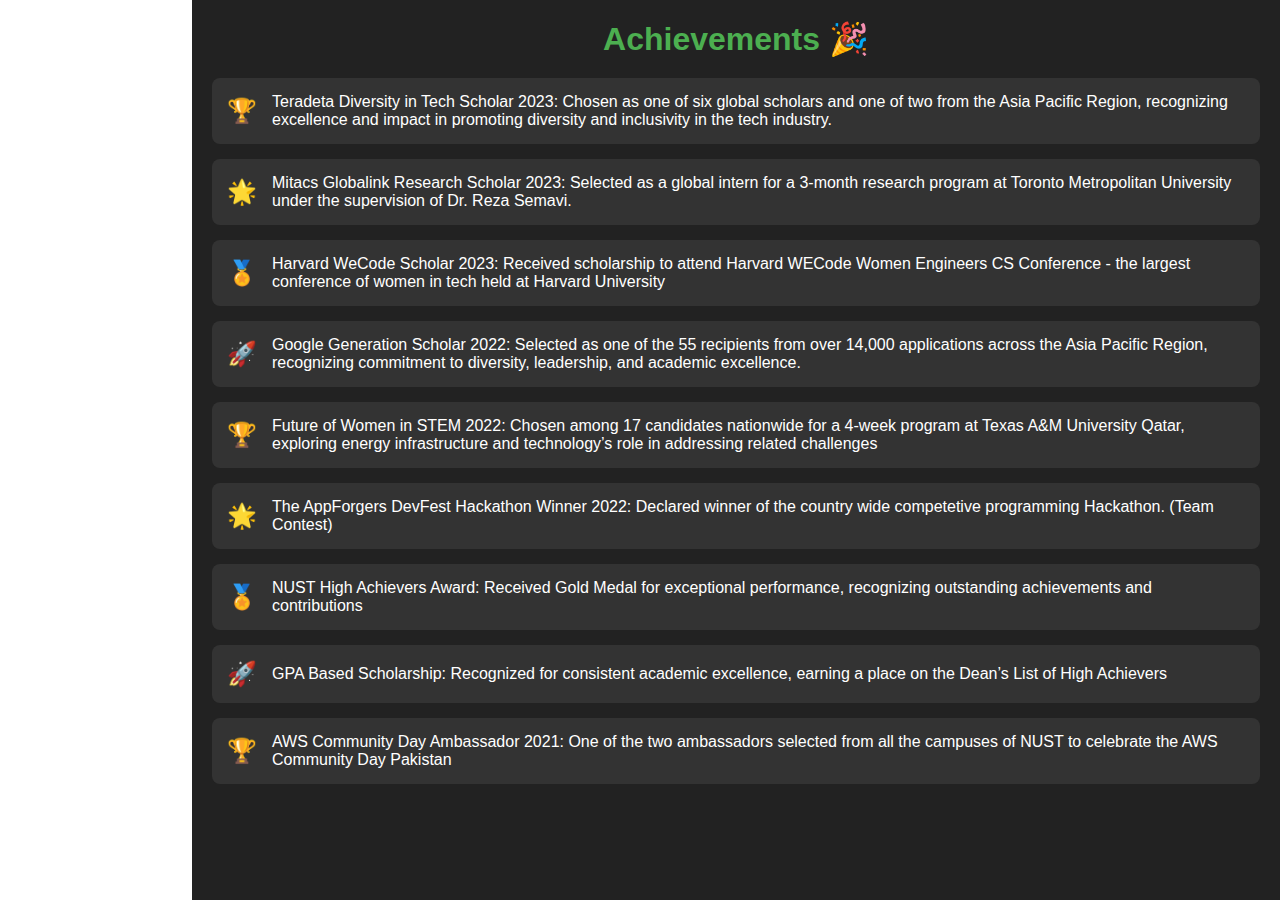
==== achievements.html @ 53f45e66 "Add files via upload" ====
<!DOCTYPE html>
<html lang="en">
<head>
    <meta charset="UTF-8">
    <meta name="viewport" content="width=device-width, initial-scale=1.0">
    <title>Kanwal Mehreen - Achievements</title>
    <link rel="stylesheet" href="styles.css"> <!-- Link to your CSS file -->
    <style>

/* Additional styles for achievements */
.achievements-heading {
    font-size: 32px;
    color: #4CAF50;
    text-align: center;
    margin-bottom: 20px;
}

.achievements {
    color: #fff; /* White text color */
    margin-top: 20px;
}

.achievements p {
    margin: 15px 0;
    padding: 15px;
    background-color: #333;
    border-radius: 8px;
    display: flex;
    align-items: center;
}

.achievements p .emoji {
    margin-right: 15px;
    font-size: 24px;
}


    </style>
</head>
<body>
    <div class="container">
        <div class="content">
            <h2 class="achievements-heading">Achievements 🎉</h2>
            
            <div class="achievements">
                <p>
                    <span class="emoji">🏆</span> <strong></strong>Teradeta Diversity in Tech Scholar 2023: Chosen as one of six global scholars and one of two from the Asia Pacific Region, recognizing excellence and impact in promoting diversity and inclusivity in the tech industry.
                </p>
                <p>
                    <span class="emoji">🌟</span> Mitacs Globalink Research Scholar 2023: Selected as a global intern for a 3-month research program at Toronto Metropolitan University under the supervision of Dr. Reza Semavi. 
                </p>
                
                <p>
                    <span class="emoji">🏅</span> Harvard WeCode Scholar 2023: Received scholarship to attend Harvard WECode Women Engineers CS Conference - the largest conference of women in tech held at Harvard University
                </p>
                <p>
                    <span class="emoji">🚀</span> Google Generation Scholar 2022: Selected as one of the 55 recipients from over 14,000 applications across the Asia Pacific Region, recognizing commitment to diversity, leadership, and academic excellence.
                </p>

                <p>
                    <span class="emoji">🏆</span> Future of Women in STEM 2022: Chosen among 17 candidates nationwide for a 4-week program at Texas A&M University Qatar, exploring energy infrastructure and technology’s role in addressing related challenges
                </p>
                <p>
                    <span class="emoji">🌟</span> The AppForgers DevFest Hackathon Winner 2022:  Declared winner of the country wide competetive programming Hackathon. (Team Contest)
                </p>
                
                <p>
                    <span class="emoji">🏅</span> NUST High Achievers Award: Received Gold Medal for exceptional performance, recognizing outstanding achievements and contributions
                </p>
                <p>
                    <span class="emoji">🚀</span> GPA Based Scholarship: Recognized for consistent academic excellence, earning a place on the Dean’s List of High Achievers
                </p>
                <p>
                    <span class="emoji">🏆</span> AWS Community Day Ambassador 2021: One of the two ambassadors selected from all the campuses of NUST to celebrate the AWS Community Day Pakistan
                </p>

            </div>

        </div>
    </div>
</body>
</html>
---- styles.css ----
body,
h1,
h2,
ul,
li {
    margin: 0;
    padding: 0;
}

/* General styles */
.container {
    display: flex;
    min-height: 100vh;
    font-family: Arial, sans-serif;
    overflow: hidden;
}

.sidebar {
    flex: 0 0 250px; /* Fixed width of 250px for the sidebar */
    overflow-y: auto; /* Enable vertical scrolling for the sidebar content */
    background-color: #333;
    color: #fff;
    padding: 20px;
}

.profile {
    text-align: center;
}

.profile img {
    max-width: 90%;
    height: auto;
    border-radius: 50%;
    display: block;
    margin: 0 auto;
}

.profile h1 {
    margin-top: 10px;
}

.tabs {
    text-align: center;
    margin-top: 20px;
}

.tabs ul {
    list-style: none;
    padding: 0;
}

.tabs li {
    margin-bottom: 10px;
}

/* Update anchor styles */
.tabs a {
    color: #fff;
    text-decoration: none;
    transition: color 0.3s ease, text-decoration 0.3s ease;
    display: inline-block;
    font-size: 18px;
}

/* Hover styles */
.tabs a:hover {
    color: #00ff00;
    text-decoration: underline;
}

.content {
    flex: 2;
    background-color: #222;
    padding: 20px;
    overflow-y: hidden; /* Prevent content from being scrollable */
}

/* Style for the name */
.name {
    font-family: 'Pacifico', cursive;
    font-size: 36px;
    margin-top: 10px;
    text-align: center;
    color: #4caf50;
    text-shadow: 2px 2px 4px rgba(0, 0, 0, 0.4);
}

/* Media queries for responsive design */
@media only screen and (max-width: 768px) {
    .container {
        flex-direction: column;
    }

    .sidebar,
    .content {
        flex: 1 1 100%;
        min-width: auto;
    }
}


@media only screen and (min-width: 769px) {
    .sidebar {
        position: fixed;
        top: 0;
        left: 0;
        width: 25vw; /* Use 25% of the viewport width for the sidebar */
        height: 100vh;
        overflow-y: auto;
        background-color: #333;
        color: #fff;
        padding: 20px;
        z-index: 1;
    }

    .content {
        margin-left: 15vw; /* Adjust margin to avoid overlap with sidebar */
        overflow-y: auto; /* Allow content scrolling if needed */
    }
}
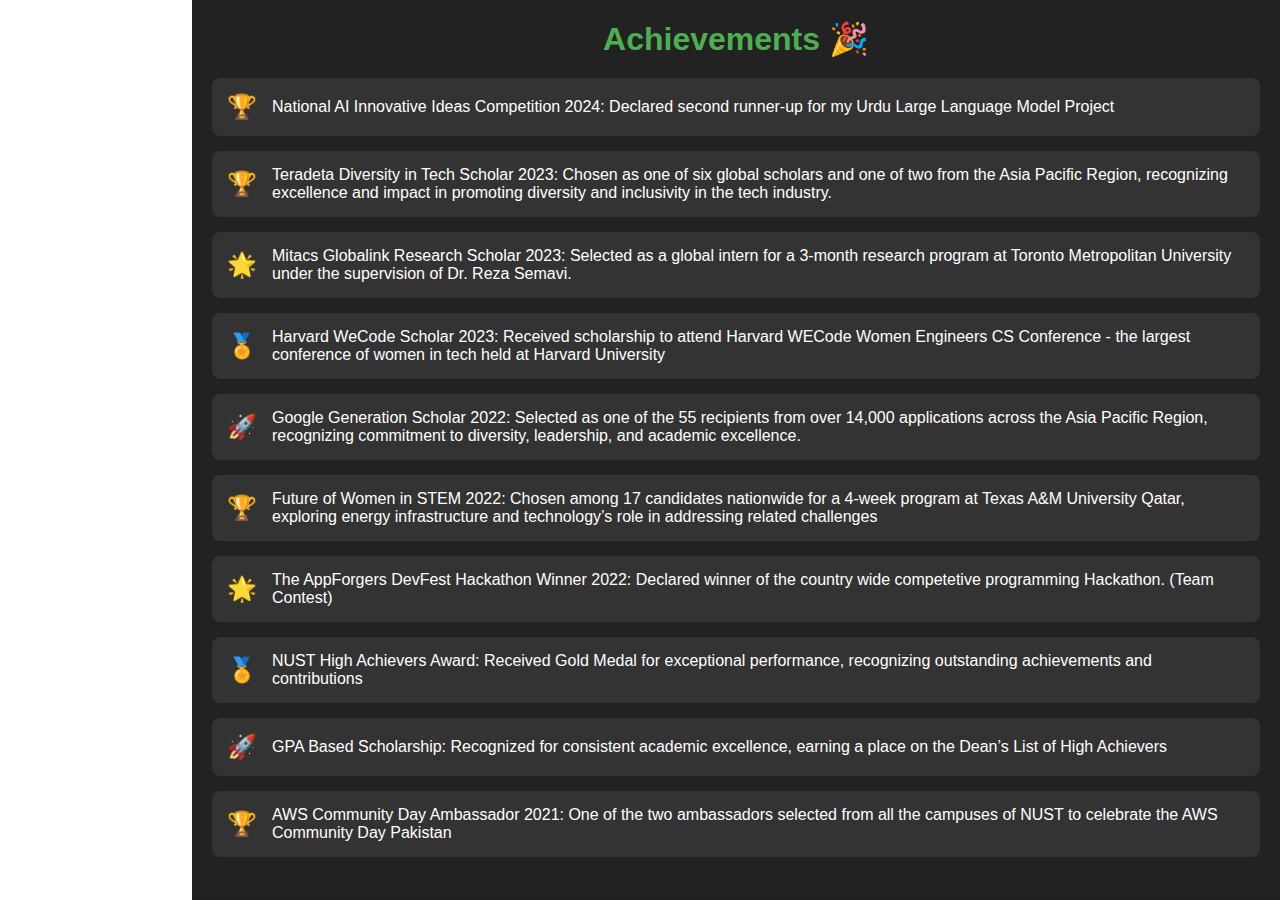
==== commit 14a927c8: "Updated content" ====
--- a/achievements.html
+++ b/achievements.html
@@ -44,8 +44,13 @@
             
             <div class="achievements">
                 <p>
+                    <span class="emoji">🏆</span> <strong></strong>National AI Innovative Ideas Competition 2024: Declared second runner-up for my Urdu Large Language Model Project
+                </p>
+
+                <p>
                     <span class="emoji">🏆</span> <strong></strong>Teradeta Diversity in Tech Scholar 2023: Chosen as one of six global scholars and one of two from the Asia Pacific Region, recognizing excellence and impact in promoting diversity and inclusivity in the tech industry.
                 </p>
+
                 <p>
                     <span class="emoji">🌟</span> Mitacs Globalink Research Scholar 2023: Selected as a global intern for a 3-month research program at Toronto Metropolitan University under the supervision of Dr. Reza Semavi. 
                 </p>
--- a/styles.css
+++ b/styles.css
@@ -16,11 +16,29 @@
 }
 
 .sidebar {
-    flex: 0 0 250px; /* Fixed width of 250px for the sidebar */
-    overflow-y: auto; /* Enable vertical scrolling for the sidebar content */
+    flex: 0 0 250px; 
+    overflow-y: auto; 
     background-color: #333;
     color: #fff;
     padding: 20px;
+}
+
+.my-links {
+    position: absolute;
+    bottom: 70px;
+    left: 0;
+    width: 100%;
+    text-align: center;
+}
+
+.my-links a {
+    display: inline-block;
+    margin: 0 5px;
+}
+
+.my-links img {
+    width: 40px; /* Adjust as needed */
+    height: auto;
 }
 
 .profile {
@@ -85,6 +103,8 @@
     text-shadow: 2px 2px 4px rgba(0, 0, 0, 0.4);
 }
 
+/* Existing CSS */
+
 /* Media queries for responsive design */
 @media only screen and (max-width: 768px) {
     .container {
@@ -96,15 +116,32 @@
         flex: 1 1 100%;
         min-width: auto;
     }
+
+    .my-links {
+        position: relative; /* Change from absolute to relative positioning */
+        bottom: auto;
+        width: 100%;
+        text-align: center;
+        margin-top: 20px; /* Adjust margin-top for spacing */
+    }
+
+    .my-links a {
+        margin: 0 5px;
+    }
+
+    .my-links img {
+        width: 40px; /* Adjust as needed */
+        height: auto;
+    }
 }
 
-
 @media only screen and (min-width: 769px) {
+    /* Existing styles for larger screens */
     .sidebar {
         position: fixed;
         top: 0;
         left: 0;
-        width: 25vw; /* Use 25% of the viewport width for the sidebar */
+        width: 25vw;
         height: 100vh;
         overflow-y: auto;
         background-color: #333;
@@ -114,7 +151,8 @@
     }
 
     .content {
-        margin-left: 15vw; /* Adjust margin to avoid overlap with sidebar */
-        overflow-y: auto; /* Allow content scrolling if needed */
+        margin-left: 15vw;
+        overflow-y: auto;
     }
-}+}
+
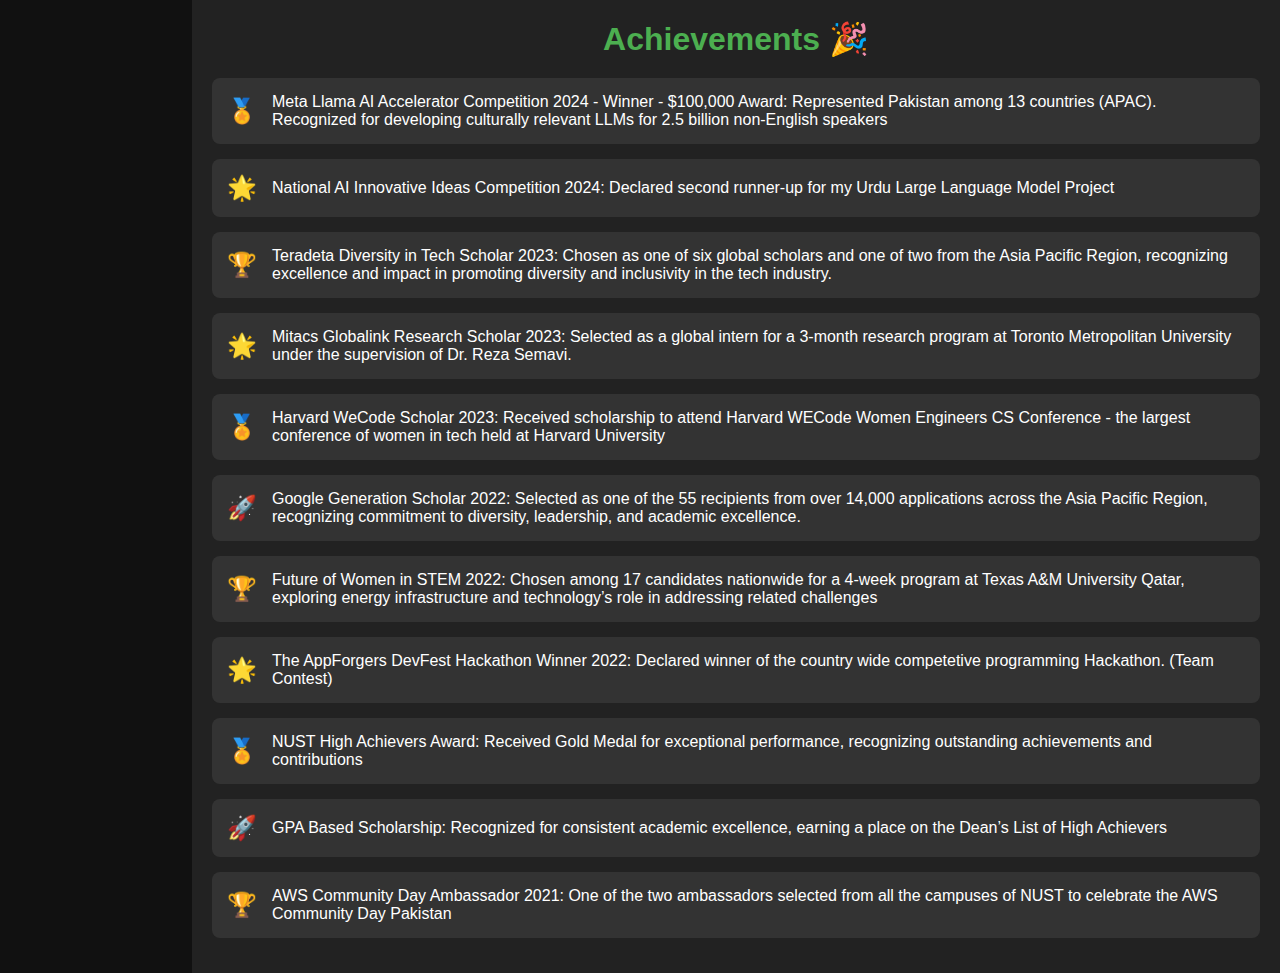
==== commit 68edaf65: "Updated information" ====
--- a/achievements.html
+++ b/achievements.html
@@ -7,6 +7,11 @@
     <link rel="stylesheet" href="styles.css"> <!-- Link to your CSS file -->
     <style>
 
+body {
+            font-family: Arial, sans-serif;
+            background-color: #111;
+            color: #fff;
+        }
 /* Additional styles for achievements */
 .achievements-heading {
     font-size: 32px;
@@ -43,8 +48,14 @@
             <h2 class="achievements-heading">Achievements 🎉</h2>
             
             <div class="achievements">
+
                 <p>
-                    <span class="emoji">🏆</span> <strong></strong>National AI Innovative Ideas Competition 2024: Declared second runner-up for my Urdu Large Language Model Project
+                    <span class="emoji">🏅</span> <strong></strong> Meta Llama AI Accelerator Competition 2024 - Winner - $100,000 Award: Represented Pakistan among 13 countries (APAC). Recognized for developing culturally relevant LLMs for 2.5 billion non-English speakers
+                </p>
+
+
+                <p>
+                    <span class="emoji">🌟</span> <strong></strong>National AI Innovative Ideas Competition 2024: Declared second runner-up for my Urdu Large Language Model Project
                 </p>
 
                 <p>
